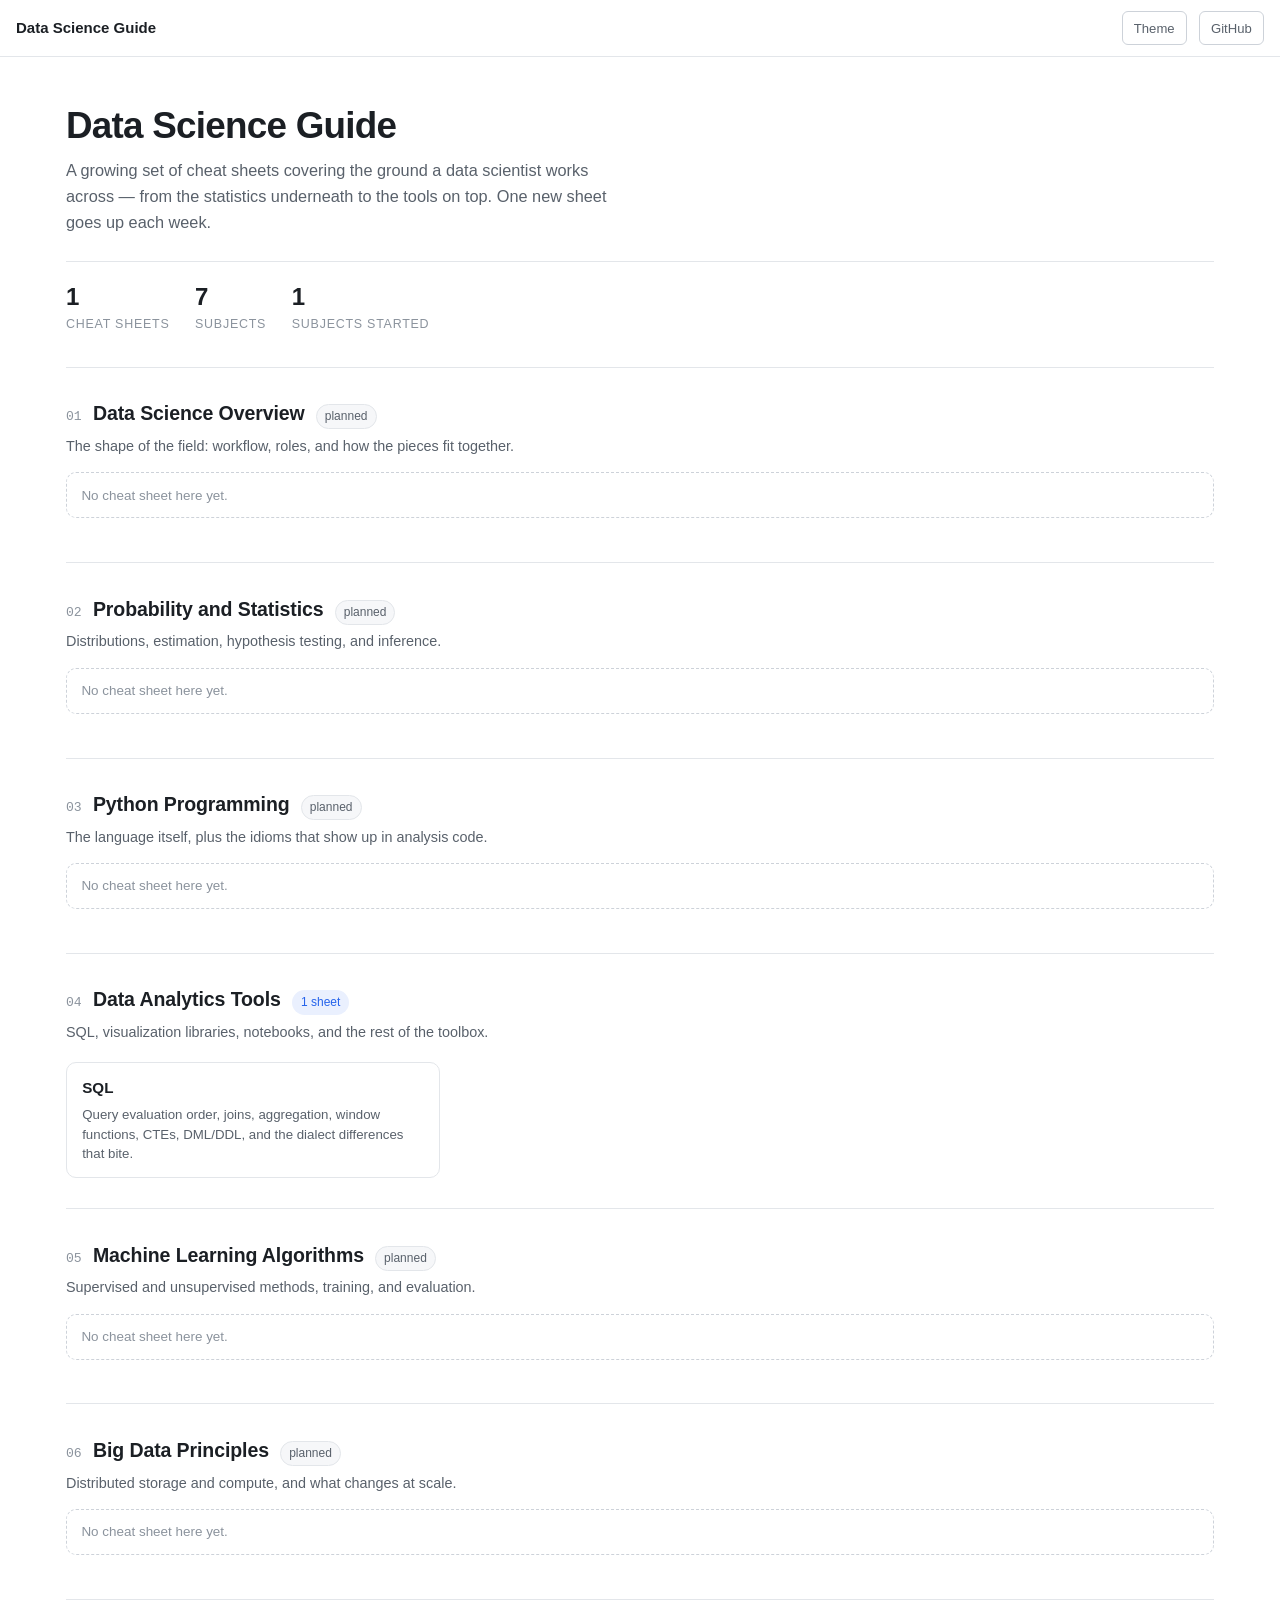
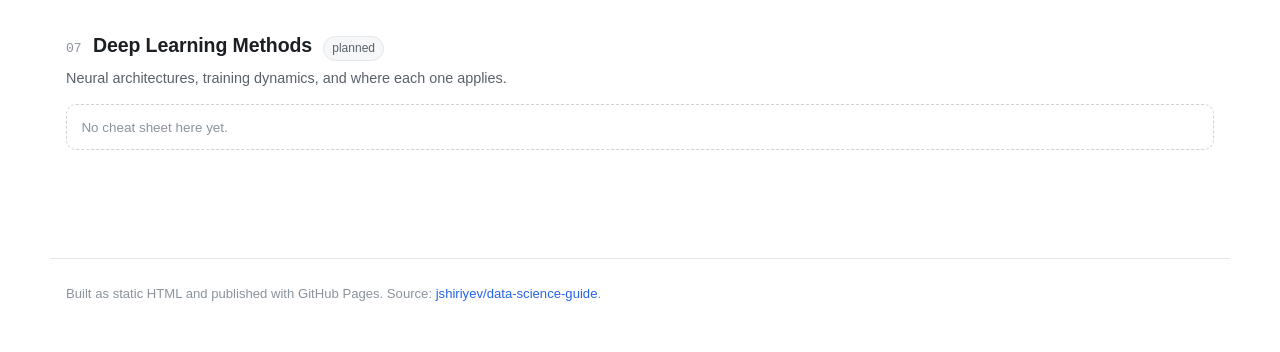
==== index.html @ ab55efb3 "Set up the cheat-sheet site and publish the SQL sheet Scaffolds the seven subject folders, a shared " ====
<!DOCTYPE html>
<html lang="en" >
<head>
<meta charset="utf-8">
<meta name="viewport" content="width=device-width, initial-scale=1">
<title>Data Science Guide</title>
<meta name="description" content="Cheat sheets across data science: statistics, Python, analytics tools, machine learning, big data, and deep learning.">
<link rel="icon" href="data:image/svg+xml,<svg xmlns='http://www.w3.org/2000/svg' viewBox='0 0 16 16'><text y='13' font-size='14'>&#128202;</text></svg>">
<link rel="stylesheet" href="assets/css/base.css">
<link rel="stylesheet" href="assets/css/home.css">
<script src="assets/js/theme.js"></script>
</head>
<body>

<header class="topbar">
  <a class="topbar__home" href="./">Data Science Guide</a>
  <span class="topbar__spacer"></span>
  <button class="btn" type="button" data-theme-toggle>Theme</button>
  <a class="btn" href="https://github.com/jshiriyev/data-science-guide">GitHub</a>
</header>

<main class="wrap">

  <div class="hero">
    <h1>Data Science Guide</h1>
    <p>
      A growing set of cheat sheets covering the ground a data scientist works across &mdash;
      from the statistics underneath to the tools on top. One new sheet goes up each week.
    </p>

    <div class="stats">
      <div class="stat">
        <span class="stat__n" data-count="sheets">0</span>
        <span class="stat__l">Cheat sheets</span>
      </div>
      <div class="stat">
        <span class="stat__n" data-count="subjects">7</span>
        <span class="stat__l">Subjects</span>
      </div>
      <div class="stat">
        <span class="stat__n" data-count="covered">0</span>
        <span class="stat__l">Subjects started</span>
      </div>
    </div>
  </div>

  <div data-subjects></div>

</main>

<footer class="foot">
  Built as static HTML and published with GitHub Pages.
  Source: <a href="https://github.com/jshiriyev/data-science-guide">jshiriyev/data-science-guide</a>.
</footer>

<script src="data/catalog.js"></script>
<script src="assets/js/home.js"></script>
</body>
</html>
---- assets/css/base.css ----
/* ==========================================================================
   data-science-guide — shared design tokens and base layout.
   Loaded by the landing page and by every cheat sheet.
   ========================================================================== */

:root {
  --bg:            #ffffff;
  --bg-soft:       #f6f7f9;
  --bg-code:       #f2f4f7;
  --surface:       #ffffff;
  --border:        #e3e6ea;
  --border-strong: #cdd2d9;
  --text:          #1b1f24;
  --text-soft:     #59616b;
  --text-faint:    #8b939d;
  --accent:        #2563eb;
  --accent-soft:   #eaf0fe;
  --warn:          #b45309;
  --warn-soft:     #fdf3e3;
  --ok:            #15803d;
  --ok-soft:       #e8f5ec;

  --radius:   10px;
  --radius-s: 6px;
  --gap:      1.25rem;
  --maxw:     1180px;

  --font: -apple-system, BlinkMacSystemFont, "Segoe UI", Roboto, "Helvetica Neue", Arial, sans-serif;
  --mono: "SFMono-Regular", ui-monospace, "Cascadia Mono", Consolas, "Liberation Mono", Menlo, monospace;
}

/* Dark theme: follow the OS unless the page is explicitly pinned to light. */
@media (prefers-color-scheme: dark) {
  :root:not([data-theme="light"]) {
    --bg:            #12151a;
    --bg-soft:       #171b21;
    --bg-code:       #1b2027;
    --surface:       #171b21;
    --border:        #262c35;
    --border-strong: #39414d;
    --text:          #e6e9ed;
    --text-soft:     #a4adb8;
    --text-faint:    #737d89;
    --accent:        #7aa2f7;
    --accent-soft:   #1c2740;
    --warn:          #e0a458;
    --warn-soft:     #2e2416;
    --ok:            #6bbf83;
    --ok-soft:       #16281c;
  }
}

/* Explicit dark, via the theme toggle. */
:root[data-theme="dark"] {
  --bg:            #12151a;
  --bg-soft:       #171b21;
  --bg-code:       #1b2027;
  --surface:       #171b21;
  --border:        #262c35;
  --border-strong: #39414d;
  --text:          #e6e9ed;
  --text-soft:     #a4adb8;
  --text-faint:    #737d89;
  --accent:        #7aa2f7;
  --accent-soft:   #1c2740;
  --warn:          #e0a458;
  --warn-soft:     #2e2416;
  --ok:            #6bbf83;
  --ok-soft:       #16281c;
}

* { box-sizing: border-box; }

html { -webkit-text-size-adjust: 100%; }

body {
  margin: 0;
  background: var(--bg);
  color: var(--text);
  font-family: var(--font);
  font-size: 15px;
  line-height: 1.6;
}

a { color: var(--accent); text-decoration: none; }
a:hover { text-decoration: underline; }

code, pre, kbd { font-family: var(--mono); }

/* --- Site header ---------------------------------------------------------- */

.topbar {
  position: sticky;
  top: 0;
  z-index: 30;
  display: flex;
  align-items: center;
  gap: 0.75rem;
  padding: 0.7rem 16px;
  background: var(--bg);
  border-bottom: 1px solid var(--border);
}

.topbar__home {
  font-weight: 650;
  color: var(--text);
  white-space: nowrap;
}
.topbar__home:hover { color: var(--accent); text-decoration: none; }

.topbar__crumb {
  color: var(--text-faint);
  font-size: 0.86rem;
  white-space: nowrap;
  overflow: hidden;
  text-overflow: ellipsis;
}

.topbar__spacer { flex: 1 1 auto; }

.btn {
  display: inline-flex;
  align-items: center;
  gap: 0.4rem;
  padding: 0.34rem 0.7rem;
  border: 1px solid var(--border-strong);
  border-radius: var(--radius-s);
  background: var(--surface);
  color: var(--text-soft);
  font: inherit;
  font-size: 0.82rem;
  cursor: pointer;
  white-space: nowrap;
}
.btn:hover { color: var(--text); border-color: var(--accent); text-decoration: none; }

.wrap {
  max-width: var(--maxw);
  margin: 0 auto;
  padding: 0 16px 4rem;
}

/* --- Page intro ----------------------------------------------------------- */

.intro { padding: 2.2rem 0 1.4rem; border-bottom: 1px solid var(--border); }
.intro h1 { margin: 0 0 0.4rem; font-size: 1.9rem; line-height: 1.2; letter-spacing: -0.01em; }
.intro p  { margin: 0; color: var(--text-soft); max-width: 65ch; }

.meta {
  margin-top: 0.9rem;
  display: flex;
  flex-wrap: wrap;
  gap: 0.4rem 0.5rem;
  font-size: 0.78rem;
  color: var(--text-faint);
}

.tag {
  display: inline-block;
  padding: 0.12rem 0.5rem;
  border: 1px solid var(--border);
  border-radius: 999px;
  background: var(--bg-soft);
  color: var(--text-soft);
  font-size: 0.75rem;
}
.tag--accent { background: var(--accent-soft); border-color: transparent; color: var(--accent); }

/* --- Footer --------------------------------------------------------------- */

.foot {
  max-width: var(--maxw);
  margin: 0 auto;
  padding: 1.5rem 16px 3rem;
  border-top: 1px solid var(--border);
  color: var(--text-faint);
  font-size: 0.82rem;
}

@media print {
  .topbar, .btn, .no-print { display: none !important; }
  body { font-size: 10pt; }
}
---- assets/css/home.css ----
/* ==========================================================================
   Landing page: one block per subject, rendered from data/catalog.js.
   ========================================================================== */

.hero { padding: 3rem 0 2rem; }
.hero h1 { margin: 0 0 0.6rem; font-size: 2.3rem; line-height: 1.15; letter-spacing: -0.02em; }
.hero p  { margin: 0; max-width: 62ch; color: var(--text-soft); font-size: 1.02rem; }

.stats {
  display: flex;
  flex-wrap: wrap;
  gap: 1.6rem;
  margin-top: 1.6rem;
  padding-top: 1.4rem;
  border-top: 1px solid var(--border);
}
.stat__n {
  display: block;
  font-size: 1.5rem;
  font-weight: 650;
  line-height: 1.1;
  font-variant-numeric: tabular-nums;
}
.stat__l { font-size: 0.78rem; color: var(--text-faint); text-transform: uppercase; letter-spacing: 0.06em; }

.subject { padding: 1.9rem 0; border-top: 1px solid var(--border); }

.subject__head { display: flex; align-items: baseline; gap: 0.7rem; flex-wrap: wrap; }
.subject__n {
  color: var(--text-faint);
  font-family: var(--mono);
  font-size: 0.82rem;
  font-variant-numeric: tabular-nums;
}
.subject__head h2 { margin: 0; font-size: 1.22rem; letter-spacing: -0.005em; }
.subject__blurb { margin: 0.35rem 0 0; color: var(--text-soft); font-size: 0.9rem; max-width: 70ch; }

.sheets {
  display: grid;
  grid-template-columns: repeat(auto-fill, minmax(280px, 1fr));
  gap: 0.85rem;
  margin-top: 1.1rem;
}

.sheet-card {
  display: block;
  padding: 0.85rem 0.95rem;
  border: 1px solid var(--border);
  border-radius: var(--radius);
  background: var(--surface);
  color: inherit;
}
.sheet-card:hover {
  border-color: var(--accent);
  background: var(--accent-soft);
  text-decoration: none;
}
.sheet-card__t { font-weight: 640; font-size: 0.95rem; }
.sheet-card__b { margin: 0.3rem 0 0; color: var(--text-soft); font-size: 0.83rem; line-height: 1.45; }

.soon {
  margin-top: 0.9rem;
  padding: 0.7rem 0.9rem;
  border: 1px dashed var(--border-strong);
  border-radius: var(--radius);
  color: var(--text-faint);
  font-size: 0.84rem;
}

@media (max-width: 640px) {
  .hero { padding: 2rem 0 1.4rem; }
  .hero h1 { font-size: 1.8rem; }
  .sheets { grid-template-columns: 1fr; }
}
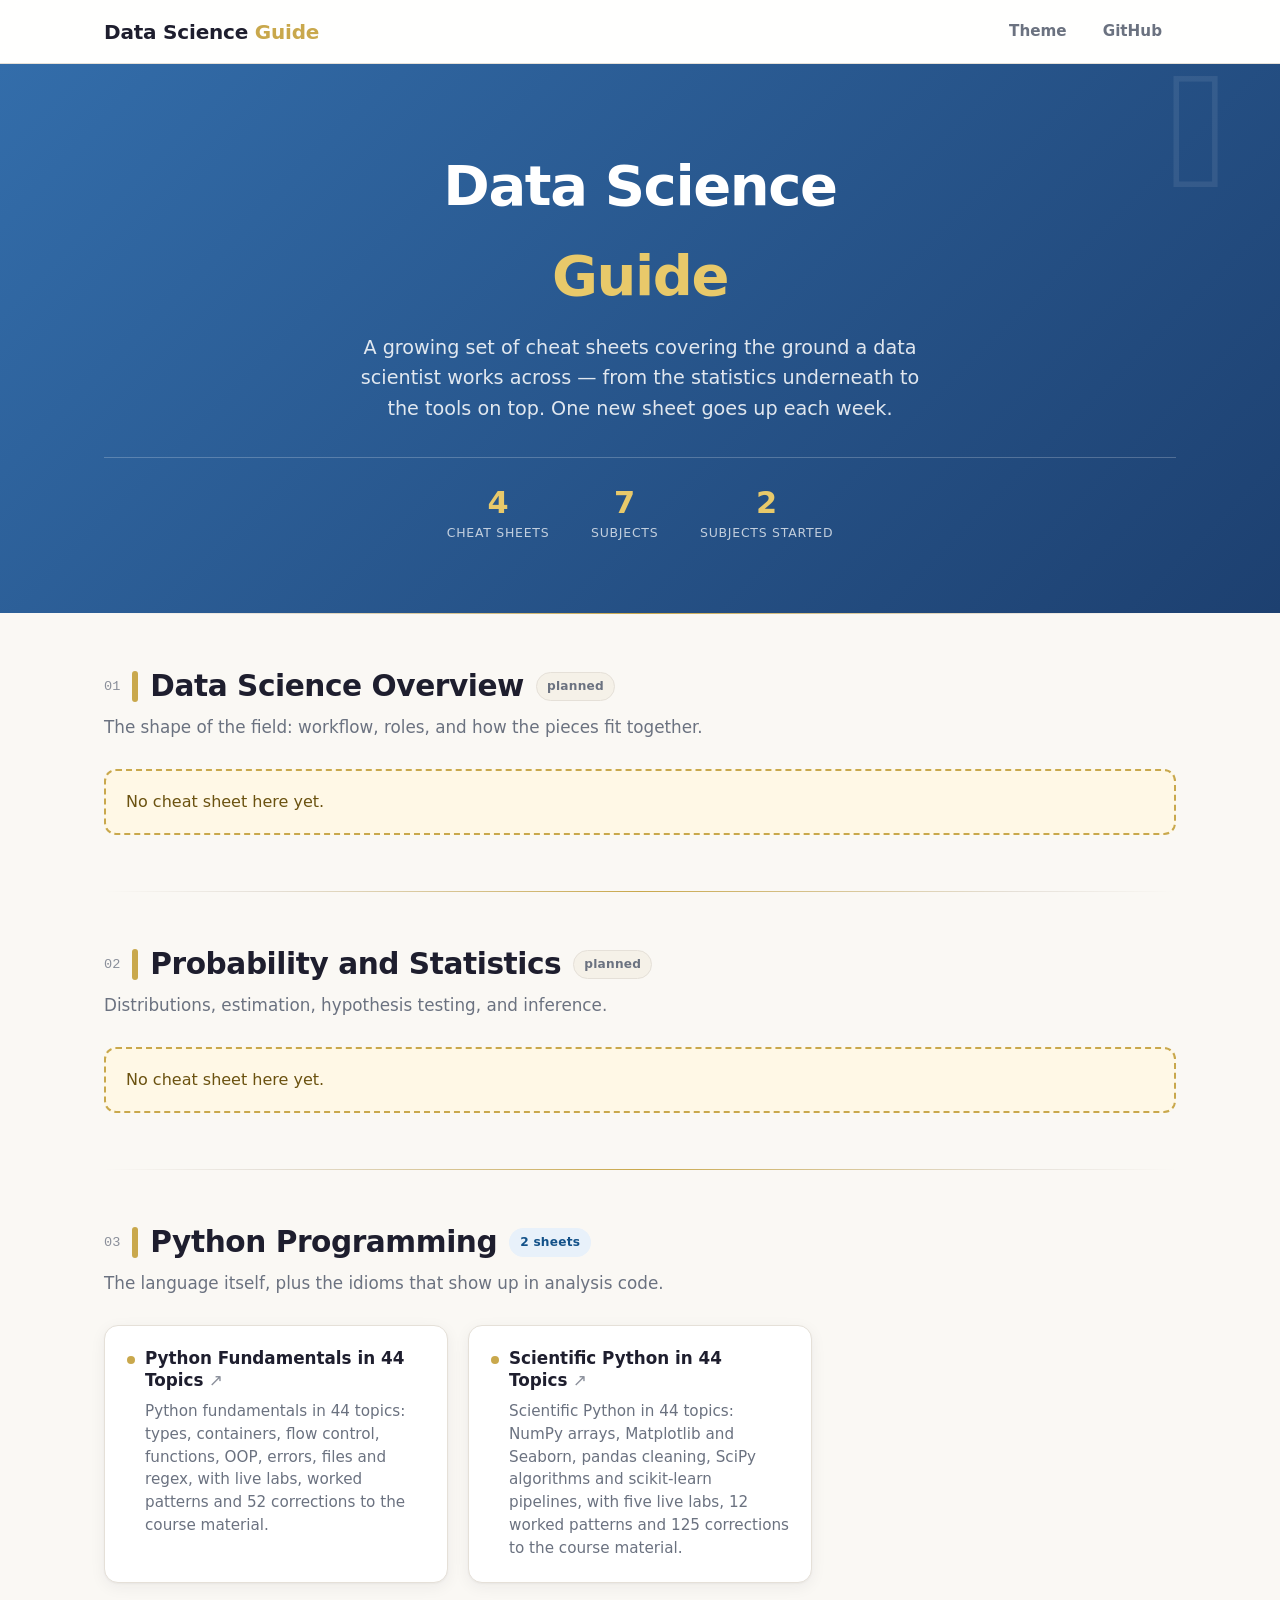
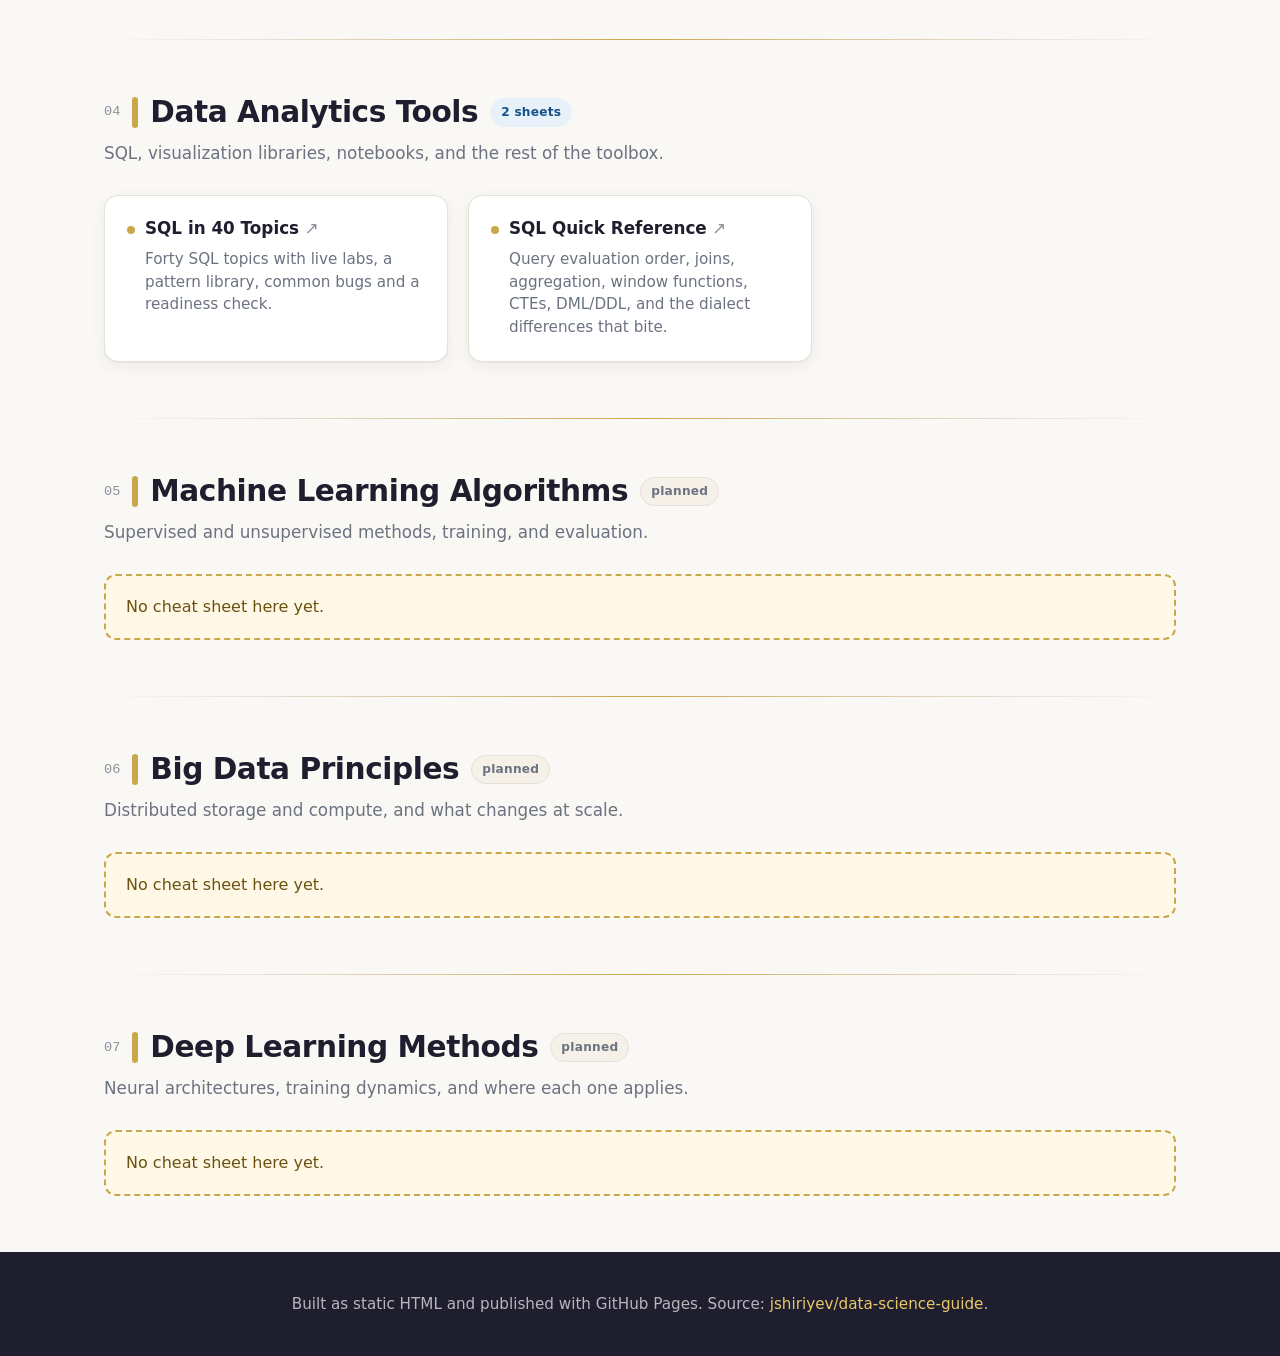
==== commit a81a75d3: "improve main page of data-science-guide" ====
--- a/index.html
+++ b/index.html
@@ -13,16 +13,16 @@
 <body>
 
 <header class="topbar">
-  <a class="topbar__home" href="./">Data Science Guide</a>
+  <a class="topbar__home" href="./">Data Science <span>Guide</span></a>
   <span class="topbar__spacer"></span>
   <button class="btn" type="button" data-theme-toggle>Theme</button>
   <a class="btn" href="https://github.com/jshiriyev/data-science-guide">GitHub</a>
 </header>
 
-<main class="wrap">
+<main>
 
   <div class="hero">
-    <h1>Data Science Guide</h1>
+    <h1>Data Science <span class="accent">Guide</span></h1>
     <p>
       A growing set of cheat sheets covering the ground a data scientist works across &mdash;
       from the statistics underneath to the tools on top. One new sheet goes up each week.
@@ -44,7 +44,9 @@
     </div>
   </div>
 
-  <div data-subjects></div>
+  <div class="wrap">
+    <div data-subjects></div>
+  </div>
 
 </main>
 
--- a/assets/css/home.css
+++ b/assets/css/home.css
@@ -1,74 +1,406 @@
 /* ==========================================================================
    Landing page: one block per subject, rendered from data/catalog.js.
+
+   Styled to match the Thoth hub page (jshiriyev.github.io) so this site reads
+   as one of its sub-pages: blue/gold on warm paper, a gradient hero, gold
+   section rules and lifting cards.
+
+   Everything lives here rather than in base.css, because base.css is shared
+   with the cheat sheets and they must keep their own look. This file loads
+   after base.css, so the token overrides below win on the landing page only.
    ========================================================================== */
 
-.hero { padding: 3rem 0 2rem; }
-.hero h1 { margin: 0 0 0.6rem; font-size: 2.3rem; line-height: 1.15; letter-spacing: -0.02em; }
-.hero p  { margin: 0; max-width: 62ch; color: var(--text-soft); font-size: 1.02rem; }
+:root {
+  color-scheme: light;
+
+  /* Thoth palette */
+  --blue:       #1B6CA8;
+  --blue-dark:  #145289;
+  --gold:       #C9A84C;
+  --gold-light: #e8c96a;
+  --gold-ink:   #6b5210;
+
+  /* base.css tokens, repainted */
+  --bg:            #FAF8F4;
+  --bg-soft:       #F5F1E8;
+  --bg-code:       #F2EFE7;
+  --surface:       #FFFFFF;
+  --border:        #E5E0D8;
+  --border-strong: #CFC8BB;
+  --text:          #1E1E2E;
+  --text-soft:     #6B7280;
+  --text-faint:    #8A8F9A;
+  --accent:        #1B6CA8;
+  --accent-soft:   #E8F1FA;
+
+  --radius:   14px;
+  --radius-s: 10px;
+  --maxw:     1120px;
+  --gutter:   24px;
+  --content:  1072px;         /* maxw - 2 * gutter */
+  --nav-h:    64px;
+
+  /* Side padding that lines a full-width band's content up with .wrap.
+     A percentage here resolves against the containing block (the body), so
+     unlike 50vw it excludes the scrollbar and cannot overflow. */
+  --bleed: max(var(--gutter), calc((100% - var(--content)) / 2));
+
+  --nav-bg:     rgba(255, 255, 255, .92);
+  --footer-bg:  #1E1E2E;
+  --footer-fg:  rgba(255, 255, 255, .68);
+  --notice-bg:  #FFF8E6;
+  --card-hover: #F5F1E8;
+
+  --shadow:       0 1px 2px rgba(30, 30, 46, .04), 0 4px 16px rgba(30, 30, 46, .06);
+  --shadow-hover: 0 2px 4px rgba(30, 30, 46, .05), 0 12px 28px rgba(30, 30, 46, .10);
+
+  --font: system-ui, -apple-system, "Segoe UI", Roboto, "Helvetica Neue", Arial, sans-serif;
+  --mono: ui-monospace, SFMono-Regular, Menlo, Consolas, "Liberation Mono", monospace;
+  --font-glyph: "Segoe UI Historic", "Noto Sans Egyptian Hieroglyphs", "Aegyptus", serif;
+}
+
+/* Dark theme: follow the OS unless the page is pinned to light. */
+@media (prefers-color-scheme: dark) {
+  :root:not([data-theme="light"]) {
+    color-scheme: dark;
+
+    --blue:       #6FA8DC;
+    --blue-dark:  #8FC0EA;
+    --gold:       #D8B85C;
+    --gold-light: #EED98A;
+    --gold-ink:   #EED98A;
+
+    --bg:            #14161F;
+    --bg-soft:       #1A1D28;
+    --bg-code:       #1E2230;
+    --surface:       #1C1F2B;
+    --border:        #2C3040;
+    --border-strong: #3D4356;
+    --text:          #ECEAE4;
+    --text-soft:     #A6ACBA;
+    --text-faint:    #858B99;
+    --accent:        #6FA8DC;
+    --accent-soft:   #1C2C3E;
+
+    --nav-bg:     rgba(20, 22, 31, .92);
+    --footer-bg:  #0F1118;
+    --footer-fg:  rgba(255, 255, 255, .62);
+    --notice-bg:  #2A2413;
+    --card-hover: #222634;
+
+    --shadow:       0 1px 2px rgba(0, 0, 0, .35), 0 4px 16px rgba(0, 0, 0, .28);
+    --shadow-hover: 0 2px 4px rgba(0, 0, 0, .40), 0 12px 28px rgba(0, 0, 0, .45);
+  }
+}
+
+/* Explicit dark, via the theme toggle. */
+:root[data-theme="dark"] {
+  color-scheme: dark;
+
+  --blue:       #6FA8DC;
+  --blue-dark:  #8FC0EA;
+  --gold:       #D8B85C;
+  --gold-light: #EED98A;
+  --gold-ink:   #EED98A;
+
+  --bg:            #14161F;
+  --bg-soft:       #1A1D28;
+  --bg-code:       #1E2230;
+  --surface:       #1C1F2B;
+  --border:        #2C3040;
+  --border-strong: #3D4356;
+  --text:          #ECEAE4;
+  --text-soft:     #A6ACBA;
+  --text-faint:    #858B99;
+  --accent:        #6FA8DC;
+  --accent-soft:   #1C2C3E;
+
+  --nav-bg:     rgba(20, 22, 31, .92);
+  --footer-bg:  #0F1118;
+  --footer-fg:  rgba(255, 255, 255, .62);
+  --notice-bg:  #2A2413;
+  --card-hover: #222634;
+
+  --shadow:       0 1px 2px rgba(0, 0, 0, .35), 0 4px 16px rgba(0, 0, 0, .28);
+  --shadow-hover: 0 2px 4px rgba(0, 0, 0, .40), 0 12px 28px rgba(0, 0, 0, .45);
+}
+
+html { scroll-behavior: smooth; }
+
+body {
+  font-size: 16px;
+  line-height: 1.6;
+  -webkit-font-smoothing: antialiased;
+}
+
+a:hover { color: var(--blue-dark); }
+:focus-visible { outline: 3px solid var(--gold); outline-offset: 2px; border-radius: 6px; }
+
+@media (prefers-reduced-motion: reduce) {
+  html { scroll-behavior: auto; }
+  *, *::before, *::after { transition: none !important; }
+}
+
+.wrap { max-width: var(--maxw); padding: 0 var(--gutter); }
+
+/* --- Top bar -------------------------------------------------------------- */
+
+.topbar {
+  height: var(--nav-h);
+  gap: 8px;
+  padding: 0 var(--bleed);
+  background: var(--nav-bg);
+  -webkit-backdrop-filter: saturate(160%) blur(10px);
+  backdrop-filter: saturate(160%) blur(10px);
+  z-index: 100;
+}
+
+.topbar__home {
+  font-size: 1.25rem;
+  font-weight: 800;
+  letter-spacing: -.01em;
+}
+.topbar__home span { color: var(--gold); }
+.topbar__home:hover { color: var(--text); }
+
+/* Nav pills, in place of base.css's outlined buttons. */
+.topbar .btn {
+  padding: 8px 14px;
+  border: 0;
+  border-radius: 999px;
+  background: transparent;
+  color: var(--text-soft);
+  font-size: .95rem;
+  font-weight: 600;
+  transition: color .15s, background-color .15s;
+}
+.topbar .btn:hover {
+  color: var(--blue);
+  background: color-mix(in srgb, var(--blue) 8%, transparent);
+}
+
+/* --- Hero ----------------------------------------------------------------- */
+
+.hero {
+  position: relative;
+  overflow: hidden;
+  padding: 88px var(--bleed) 68px;
+  background: linear-gradient(135deg, #336DAA 0%, #1D4070 100%);
+  color: #fff;
+  text-align: center;
+}
+
+/* Decorative watermark, carried over from the hub page. */
+.hero::before {
+  content: "\13080";
+  position: absolute;
+  top: -.095em;
+  right: 4%;
+  font-family: var(--font-glyph);
+  font-size: clamp(9rem, 13vw, 15rem);
+  font-style: normal;
+  line-height: 1;
+  color: #fff;
+  opacity: .08;
+  pointer-events: none;
+  user-select: none;
+}
+
+.hero > * { position: relative; }
+
+.hero h1 {
+  margin: 0 0 24px;
+  font-size: clamp(2.2rem, 5vw, 3.5rem);
+  line-height: 1.2;
+  font-weight: 800;
+  letter-spacing: -.025em;
+}
+.hero h1 .accent { display: block; margin-top: .4em; color: var(--gold-light); }
+
+.hero p {
+  margin: 0 auto;
+  max-width: 580px;
+  font-size: clamp(1.05rem, 2vw, 1.2rem);
+  color: rgba(255, 255, 255, .86);
+}
 
 .stats {
   display: flex;
   flex-wrap: wrap;
-  gap: 1.6rem;
-  margin-top: 1.6rem;
-  padding-top: 1.4rem;
-  border-top: 1px solid var(--border);
+  justify-content: center;
+  gap: 1.6rem 2.6rem;
+  margin-top: 32px;
+  padding-top: 28px;
+  border-top: 1px solid rgba(255, 255, 255, .22);
 }
 .stat__n {
   display: block;
-  font-size: 1.5rem;
-  font-weight: 650;
+  font-size: 1.9rem;
+  font-weight: 800;
   line-height: 1.1;
+  color: var(--gold-light);
   font-variant-numeric: tabular-nums;
 }
-.stat__l { font-size: 0.78rem; color: var(--text-faint); text-transform: uppercase; letter-spacing: 0.06em; }
-
-.subject { padding: 1.9rem 0; border-top: 1px solid var(--border); }
-
-.subject__head { display: flex; align-items: baseline; gap: 0.7rem; flex-wrap: wrap; }
+.stat__l {
+  font-size: .78rem;
+  color: rgba(255, 255, 255, .72);
+  text-transform: uppercase;
+  letter-spacing: .06em;
+}
+
+/* --- Subject sections ----------------------------------------------------- */
+
+.subject { position: relative; padding: 56px 0; }
+
+/* The hub page's gradient rule, as a divider above every subject. */
+.subject::before {
+  content: "";
+  position: absolute;
+  top: 0;
+  left: 0;
+  right: 0;
+  height: 1px;
+  background: linear-gradient(90deg, transparent, var(--border) 15%, var(--gold) 50%, var(--border) 85%, transparent);
+}
+
+.subject__head { display: flex; align-items: center; gap: 12px; flex-wrap: wrap; }
+
 .subject__n {
   color: var(--text-faint);
   font-family: var(--mono);
-  font-size: 0.82rem;
+  font-size: .85rem;
   font-variant-numeric: tabular-nums;
 }
-.subject__head h2 { margin: 0; font-size: 1.22rem; letter-spacing: -0.005em; }
-.subject__blurb { margin: 0.35rem 0 0; color: var(--text-soft); font-size: 0.9rem; max-width: 70ch; }
+
+.subject__head h2 {
+  display: flex;
+  align-items: center;
+  gap: 12px;
+  margin: 0;
+  font-size: clamp(1.45rem, 3vw, 1.85rem);
+  line-height: 1.2;
+  letter-spacing: -.015em;
+}
+.subject__head h2::before {
+  content: "";
+  width: 6px;
+  height: 1.05em;
+  border-radius: 3px;
+  background: var(--gold);
+  flex-shrink: 0;
+}
+
+.subject__blurb {
+  margin: 10px 0 0;
+  max-width: 720px;
+  color: var(--text-soft);
+  font-size: 1.05rem;
+}
+
+/* --- Sheet cards ---------------------------------------------------------- */
 
 .sheets {
   display: grid;
-  grid-template-columns: repeat(auto-fill, minmax(280px, 1fr));
-  gap: 0.85rem;
-  margin-top: 1.1rem;
+  grid-template-columns: repeat(auto-fill, minmax(min(290px, 100%), 1fr));
+  gap: 20px;
+  margin-top: 28px;
 }
 
 .sheet-card {
+  position: relative;
   display: block;
-  padding: 0.85rem 0.95rem;
+  padding: 22px 22px 22px 40px;
   border: 1px solid var(--border);
   border-radius: var(--radius);
   background: var(--surface);
+  box-shadow: var(--shadow);
   color: inherit;
+  transition: transform .18s, box-shadow .18s, background-color .15s;
+}
+.sheet-card::before {
+  content: "";
+  position: absolute;
+  left: 22px;
+  top: 30px;
+  width: 8px;
+  height: 8px;
+  border-radius: 50%;
+  background: var(--gold);
 }
 .sheet-card:hover {
-  border-color: var(--accent);
-  background: var(--accent-soft);
+  transform: translateY(-2px);
+  background: var(--card-hover);
+  box-shadow: var(--shadow-hover);
   text-decoration: none;
 }
-.sheet-card__t { font-weight: 640; font-size: 0.95rem; }
-.sheet-card__b { margin: 0.3rem 0 0; color: var(--text-soft); font-size: 0.83rem; line-height: 1.45; }
+
+.sheet-card__t { display: block; font-size: 1.05rem; font-weight: 700; line-height: 1.3; }
+/* Non-breaking space, so the arrow never wraps onto a line of its own. */
+.sheet-card__t::after { content: "\00A0\2197"; color: var(--text-faint); font-weight: 400; }
+.sheet-card:hover .sheet-card__t { color: var(--blue); }
+
+.sheet-card__b { margin: 8px 0 0; color: var(--text-soft); font-size: .95rem; line-height: 1.5; }
+
+/* --- Empty subject -------------------------------------------------------- */
 
 .soon {
-  margin-top: 0.9rem;
-  padding: 0.7rem 0.9rem;
-  border: 1px dashed var(--border-strong);
-  border-radius: var(--radius);
-  color: var(--text-faint);
-  font-size: 0.84rem;
-}
-
-@media (max-width: 640px) {
-  .hero { padding: 2rem 0 1.4rem; }
-  .hero h1 { font-size: 1.8rem; }
+  margin: 28px 0 0;
+  padding: 18px 20px;
+  border: 2px dashed var(--gold);
+  border-radius: 12px;
+  background: var(--notice-bg);
+  color: var(--gold-ink);
+  font-size: 1rem;
+}
+.soon code {
+  padding: 1px 6px;
+  border-radius: 5px;
+  background: color-mix(in srgb, var(--gold) 18%, transparent);
+  color: var(--gold-ink);
+}
+
+/* --- Badges --------------------------------------------------------------- */
+
+.tag {
+  padding: 4px 10px;
+  border: 1px solid var(--border);
+  border-radius: 999px;
+  background: var(--bg-soft);
+  color: var(--text-soft);
+  font-size: .76rem;
+  font-weight: 700;
+  letter-spacing: .02em;
+}
+.tag--accent { border-color: transparent; background: var(--accent-soft); color: var(--blue-dark); }
+
+/* --- Footer --------------------------------------------------------------- */
+
+.foot {
+  max-width: none;
+  margin: 0;
+  padding: 40px var(--bleed);
+  border-top: 0;
+  background: var(--footer-bg);
+  color: var(--footer-fg);
+  font-size: .95rem;
+  text-align: center;
+}
+.foot a { color: var(--gold-light); }
+.foot a:hover { color: #fff; text-decoration: underline; }
+
+/* --- Responsive ----------------------------------------------------------- */
+
+@media (max-width: 720px) {
+  .hero { padding-top: 72px; padding-bottom: 64px; }
+  .subject { padding: 40px 0; }
+}
+
+@media (max-width: 480px) {
+  :root { --gutter: 16px; }
+  .topbar { gap: 0; }
+  .topbar__home { font-size: 1.1rem; }
+  .topbar .btn { padding: 7px 9px; font-size: .88rem; }
   .sheets { grid-template-columns: 1fr; }
-}
+  .sheet-card { padding: 18px 18px 18px 36px; }
+  .sheet-card::before { left: 18px; top: 26px; }
+}
